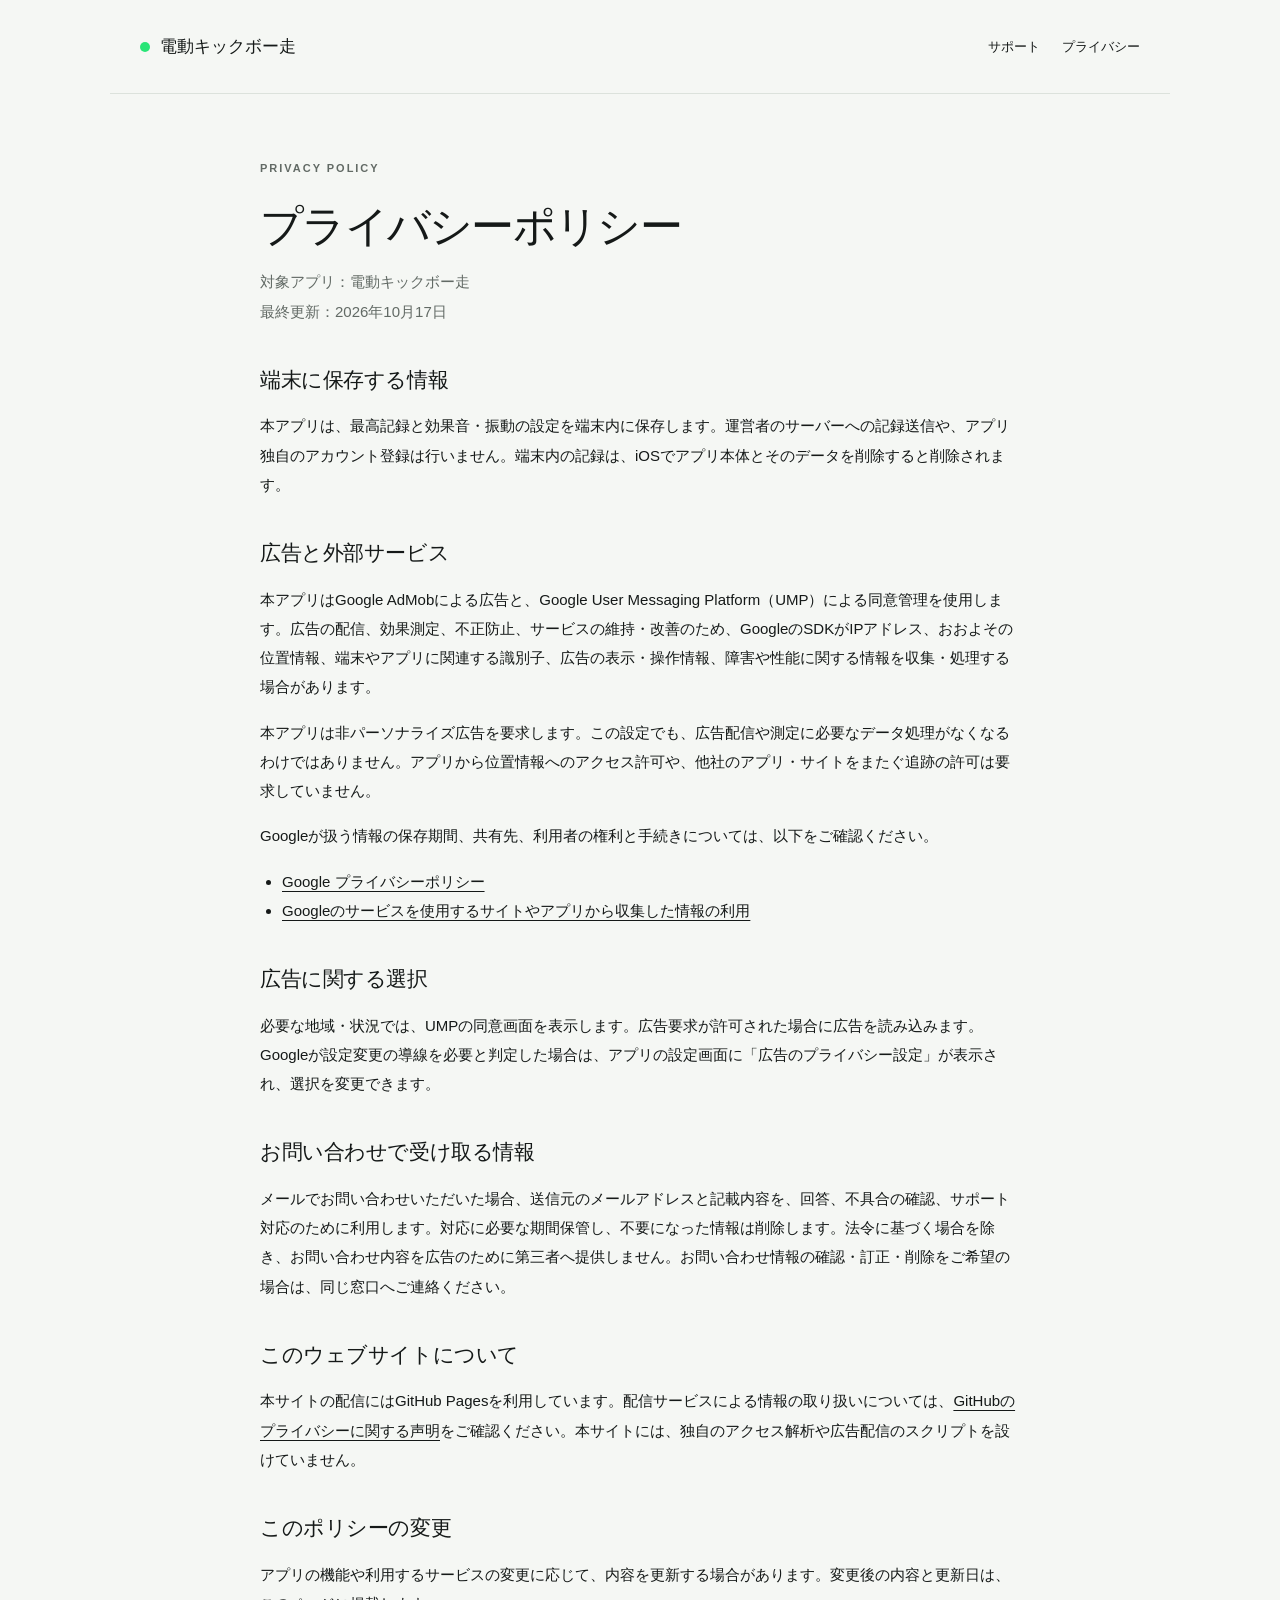
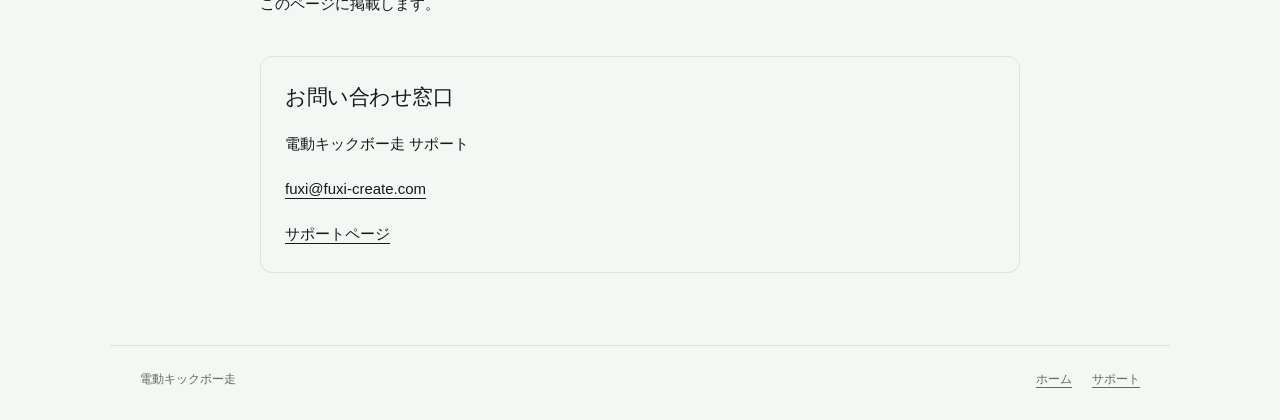
==== privacy.html @ e6191b09 "Publish Kickboard Run support and privacy pages" ====
<!doctype html>
<html lang="ja">
<head><meta charset="utf-8"><meta name="viewport" content="width=device-width,initial-scale=1"><title>プライバシーポリシー | 電動キックボー走</title><meta name="description" content="電動キックボー走のデータ保存、広告サービスとお問い合わせに関するプライバシーポリシー。"><link rel="stylesheet" href="style.css"><link rel="icon" href="icon.png"></head>
<body>
<header><a class="brand" href="./">電動キックボー走</a><nav aria-label="メイン"><a href="support.html">サポート</a><a href="privacy.html" aria-current="page">プライバシー</a></nav></header>
<main class="document"><p class="eyebrow">Privacy policy</p><h1>プライバシーポリシー</h1><p class="muted">対象アプリ：電動キックボー走<br>最終更新：2026年10月17日</p>
  <section><h2>端末に保存する情報</h2><p>本アプリは、最高記録と効果音・振動の設定を端末内に保存します。運営者のサーバーへの記録送信や、アプリ独自のアカウント登録は行いません。端末内の記録は、iOSでアプリ本体とそのデータを削除すると削除されます。</p></section>
  <section><h2>広告と外部サービス</h2><p>本アプリはGoogle AdMobによる広告と、Google User Messaging Platform（UMP）による同意管理を使用します。広告の配信、効果測定、不正防止、サービスの維持・改善のため、GoogleのSDKがIPアドレス、おおよその位置情報、端末やアプリに関連する識別子、広告の表示・操作情報、障害や性能に関する情報を収集・処理する場合があります。</p><p>本アプリは非パーソナライズ広告を要求します。この設定でも、広告配信や測定に必要なデータ処理がなくなるわけではありません。アプリから位置情報へのアクセス許可や、他社のアプリ・サイトをまたぐ追跡の許可は要求していません。</p><p>Googleが扱う情報の保存期間、共有先、利用者の権利と手続きについては、以下をご確認ください。</p><ul><li><a href="https://policies.google.com/privacy?hl=ja">Google プライバシーポリシー</a></li><li><a href="https://policies.google.com/technologies/partner-sites?hl=ja">Googleのサービスを使用するサイトやアプリから収集した情報の利用</a></li></ul></section>
  <section><h2>広告に関する選択</h2><p>必要な地域・状況では、UMPの同意画面を表示します。広告要求が許可された場合に広告を読み込みます。Googleが設定変更の導線を必要と判定した場合は、アプリの設定画面に「広告のプライバシー設定」が表示され、選択を変更できます。</p></section>
  <section><h2>お問い合わせで受け取る情報</h2><p>メールでお問い合わせいただいた場合、送信元のメールアドレスと記載内容を、回答、不具合の確認、サポート対応のために利用します。対応に必要な期間保管し、不要になった情報は削除します。法令に基づく場合を除き、お問い合わせ内容を広告のために第三者へ提供しません。お問い合わせ情報の確認・訂正・削除をご希望の場合は、同じ窓口へご連絡ください。</p></section>
  <section><h2>このウェブサイトについて</h2><p>本サイトの配信にはGitHub Pagesを利用しています。配信サービスによる情報の取り扱いについては、<a href="https://docs.github.com/ja/site-policy/privacy-policies/github-general-privacy-statement">GitHubのプライバシーに関する声明</a>をご確認ください。本サイトには、独自のアクセス解析や広告配信のスクリプトを設けていません。</p></section>
  <section><h2>このポリシーの変更</h2><p>アプリの機能や利用するサービスの変更に応じて、内容を更新する場合があります。変更後の内容と更新日は、このページに掲載します。</p></section>
  <section class="contact"><h2>お問い合わせ窓口</h2><p>電動キックボー走 サポート</p><p><a href="mailto:fuxi@fuxi-create.com?subject=%E9%9B%BB%E5%8B%95%E3%82%AD%E3%83%83%E3%82%AF%E3%83%9C%E3%83%BC%E8%B5%B0%E3%81%AB%E3%81%A4%E3%81%84%E3%81%A6">fuxi@fuxi-create.com</a></p><p><a href="support.html">サポートページ</a></p></section>
</main>
<footer><span>電動キックボー走</span><div><a href="./">ホーム</a><a href="support.html">サポート</a></div></footer>
</body></html>
---- style.css ----
:root{font-family:-apple-system,BlinkMacSystemFont,"Hiragino Kaku Gothic ProN","Noto Sans JP",sans-serif;color:#151918;background:#f5f7f4;font-synthesis:none;--green:#29e577;--muted:#626a65;--line:#dce2dc}*{box-sizing:border-box}body{margin:0}a{color:inherit;text-underline-offset:4px}a:hover{color:#087c38}a:focus-visible,summary:focus-visible{outline:3px solid #058640;outline-offset:5px}header,main,footer{max-width:1060px;margin:auto;padding-left:30px;padding-right:30px}header{display:flex;align-items:center;justify-content:space-between;gap:24px;min-height:94px;border-bottom:1px solid var(--line)}.brand{font-size:17px;font-weight:800;text-decoration:none;white-space:nowrap}.brand::before{content:"";display:inline-block;width:10px;height:10px;border-radius:50%;background:var(--green);margin-right:10px}nav{display:flex;gap:22px;font-size:13px}nav a{text-decoration:none}main{padding-top:64px;padding-bottom:72px}.hero{display:grid;grid-template-columns:1.3fr 1fr;gap:56px;align-items:center;padding-bottom:64px}.eyebrow{font-size:11px;font-weight:700;letter-spacing:.18em;color:var(--muted);text-transform:uppercase}h1{font-size:clamp(38px,5.7vw,64px);letter-spacing:-.04em;line-height:1.35;margin:18px 0 22px}h2{font-size:25px;line-height:1.5;margin:0 0 16px;letter-spacing:-.02em}h3{font-size:17px;line-height:1.6;margin:0 0 12px}p,li{font-size:15px;line-height:1.95}p{margin:0 0 16px}.lead{font-size:17px;color:var(--muted);max-width:34em}.tag{display:inline-block;background:#e3eadf;border:1px solid #ccd8c8;border-radius:6px;padding:8px 13px;margin-top:18px;font-size:12px;font-weight:700}.art{margin:0;padding:40px;background:#171d19;border-radius:28px;transform:rotate(3deg)}.art img{display:block;width:100%;height:auto;border-radius:22%;box-shadow:0 15px 35px #0003}.art figcaption{margin:24px 0 0;color:#c6d2c8;text-align:center;font-size:12px;letter-spacing:.1em}.steps{display:grid;grid-template-columns:repeat(3,1fr);gap:34px;border-top:1px solid var(--line);padding:36px 0 48px}.number{font:700 12px ui-monospace,monospace;color:#168145;display:block;margin-bottom:16px}.steps p{color:var(--muted);font-size:14px}.support-strip{display:flex;align-items:center;justify-content:space-between;gap:30px;border-radius:14px;background:#e6ede3;padding:30px}.support-strip h2{font-size:21px;margin:0 0 8px}.support-strip p{font-size:14px;margin:0;color:var(--muted)}.button{display:inline-block;background:#151918;color:white;border-radius:8px;padding:14px 22px;text-decoration:none;font-size:14px;font-weight:700;white-space:nowrap}.button:hover{background:#267443;color:white}.document{max-width:820px}.document h1{font-size:clamp(30px,5vw,43px);margin-bottom:12px}.document section{margin-top:38px}.document h2{font-size:21px}.document ul{padding-left:22px}.muted{color:var(--muted)}.contact{border:1px solid var(--line);border-radius:12px;padding:24px;margin-top:28px}.contact p:last-child{margin-bottom:0}.contact a{word-break:break-all}.draft{padding:12px 16px;background:#fff4d9;border:1px solid #e8d49b;border-radius:8px;font-size:13px;margin-top:24px}.draft[hidden]{display:none}details{border-top:1px solid var(--line);padding:20px 0}details:last-of-type{border-bottom:1px solid var(--line)}summary{font-size:15px;font-weight:700;cursor:pointer;line-height:1.7}details p{padding:16px 0 0;margin:0;font-size:14px;color:var(--muted)}footer{border-top:1px solid var(--line);padding-top:25px;padding-bottom:32px;display:flex;justify-content:space-between;gap:20px;color:var(--muted);font-size:12px}footer div{display:flex;gap:20px}@media(max-width:680px){.hero h1{font-size:32px}header,main,footer{padding-left:22px;padding-right:22px}header{align-items:flex-start;flex-direction:column;justify-content:center;gap:15px;padding-top:22px;padding-bottom:22px}.hero{grid-template-columns:1fr;gap:34px;padding-bottom:42px}main{padding-top:36px}.art{max-width:300px;width:80%;margin:0 auto;padding:28px}.steps{grid-template-columns:1fr;gap:22px;padding:28px 0}.steps p{margin-bottom:0}.number{margin-bottom:7px}.support-strip{align-items:flex-start;flex-direction:column;padding:24px;gap:20px}footer{flex-direction:column;gap:14px}nav{gap:20px}.document section{margin-top:30px}}
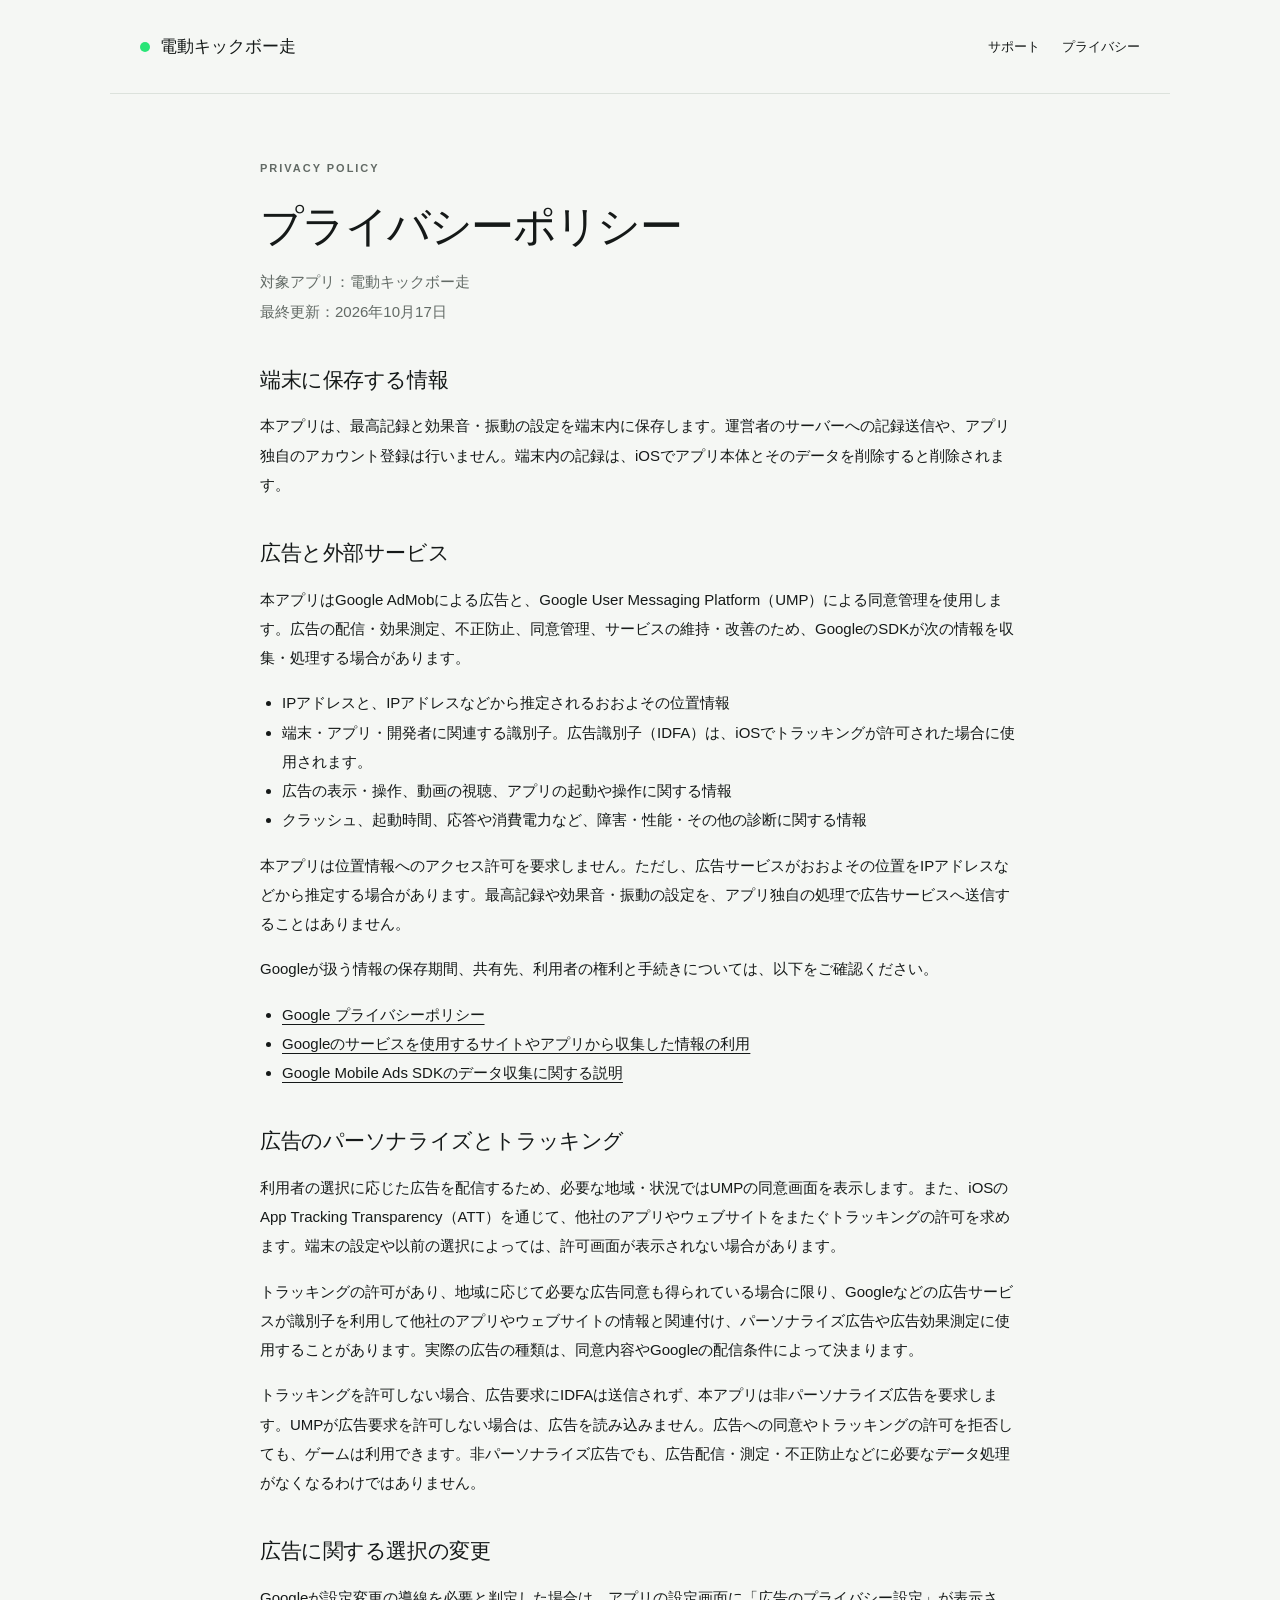
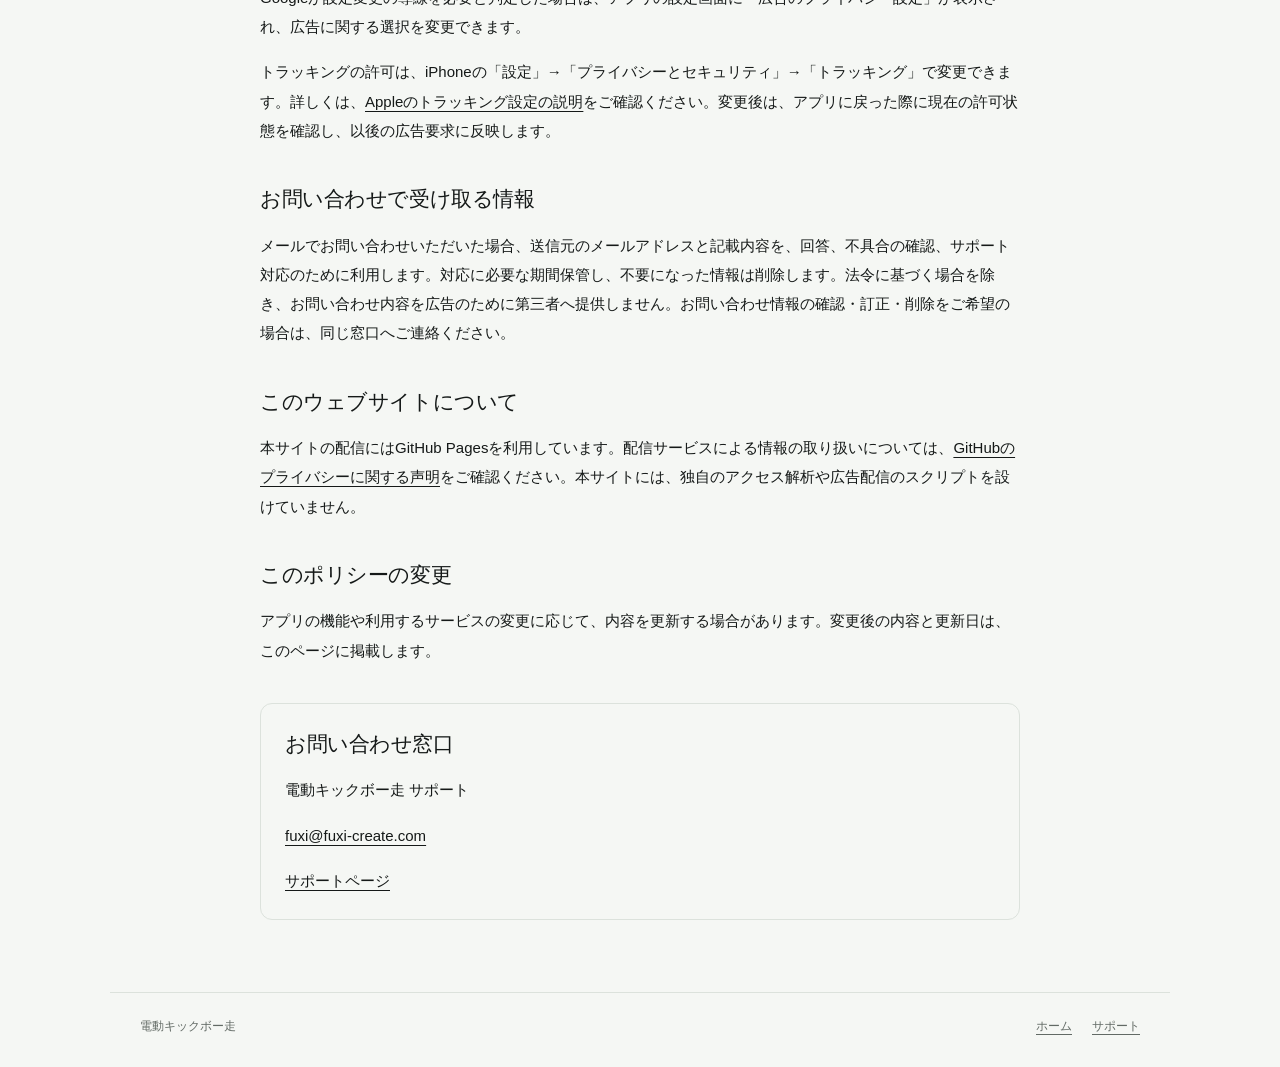
==== commit a4e4cb1b: "Explain optional tracking permission and ad choices" ====
--- a/privacy.html
+++ b/privacy.html
@@ -5,8 +5,21 @@
 <header><a class="brand" href="./">電動キックボー走</a><nav aria-label="メイン"><a href="support.html">サポート</a><a href="privacy.html" aria-current="page">プライバシー</a></nav></header>
 <main class="document"><p class="eyebrow">Privacy policy</p><h1>プライバシーポリシー</h1><p class="muted">対象アプリ：電動キックボー走<br>最終更新：2026年10月17日</p>
   <section><h2>端末に保存する情報</h2><p>本アプリは、最高記録と効果音・振動の設定を端末内に保存します。運営者のサーバーへの記録送信や、アプリ独自のアカウント登録は行いません。端末内の記録は、iOSでアプリ本体とそのデータを削除すると削除されます。</p></section>
-  <section><h2>広告と外部サービス</h2><p>本アプリはGoogle AdMobによる広告と、Google User Messaging Platform（UMP）による同意管理を使用します。広告の配信、効果測定、不正防止、サービスの維持・改善のため、GoogleのSDKがIPアドレス、おおよその位置情報、端末やアプリに関連する識別子、広告の表示・操作情報、障害や性能に関する情報を収集・処理する場合があります。</p><p>本アプリは非パーソナライズ広告を要求します。この設定でも、広告配信や測定に必要なデータ処理がなくなるわけではありません。アプリから位置情報へのアクセス許可や、他社のアプリ・サイトをまたぐ追跡の許可は要求していません。</p><p>Googleが扱う情報の保存期間、共有先、利用者の権利と手続きについては、以下をご確認ください。</p><ul><li><a href="https://policies.google.com/privacy?hl=ja">Google プライバシーポリシー</a></li><li><a href="https://policies.google.com/technologies/partner-sites?hl=ja">Googleのサービスを使用するサイトやアプリから収集した情報の利用</a></li></ul></section>
-  <section><h2>広告に関する選択</h2><p>必要な地域・状況では、UMPの同意画面を表示します。広告要求が許可された場合に広告を読み込みます。Googleが設定変更の導線を必要と判定した場合は、アプリの設定画面に「広告のプライバシー設定」が表示され、選択を変更できます。</p></section>
+  <section><h2>広告と外部サービス</h2>
+    <p>本アプリはGoogle AdMobによる広告と、Google User Messaging Platform（UMP）による同意管理を使用します。広告の配信・効果測定、不正防止、同意管理、サービスの維持・改善のため、GoogleのSDKが次の情報を収集・処理する場合があります。</p>
+    <ul><li>IPアドレスと、IPアドレスなどから推定されるおおよその位置情報</li><li>端末・アプリ・開発者に関連する識別子。広告識別子（IDFA）は、iOSでトラッキングが許可された場合に使用されます。</li><li>広告の表示・操作、動画の視聴、アプリの起動や操作に関する情報</li><li>クラッシュ、起動時間、応答や消費電力など、障害・性能・その他の診断に関する情報</li></ul>
+    <p>本アプリは位置情報へのアクセス許可を要求しません。ただし、広告サービスがおおよその位置をIPアドレスなどから推定する場合があります。最高記録や効果音・振動の設定を、アプリ独自の処理で広告サービスへ送信することはありません。</p>
+    <p>Googleが扱う情報の保存期間、共有先、利用者の権利と手続きについては、以下をご確認ください。</p><ul><li><a href="https://policies.google.com/privacy?hl=ja">Google プライバシーポリシー</a></li><li><a href="https://policies.google.com/technologies/partner-sites?hl=ja">Googleのサービスを使用するサイトやアプリから収集した情報の利用</a></li><li><a href="https://developers.google.com/admob/ios/privacy/data-disclosure?hl=ja">Google Mobile Ads SDKのデータ収集に関する説明</a></li></ul>
+  </section>
+  <section><h2>広告のパーソナライズとトラッキング</h2>
+    <p>利用者の選択に応じた広告を配信するため、必要な地域・状況ではUMPの同意画面を表示します。また、iOSのApp Tracking Transparency（ATT）を通じて、他社のアプリやウェブサイトをまたぐトラッキングの許可を求めます。端末の設定や以前の選択によっては、許可画面が表示されない場合があります。</p>
+    <p>トラッキングの許可があり、地域に応じて必要な広告同意も得られている場合に限り、Googleなどの広告サービスが識別子を利用して他社のアプリやウェブサイトの情報と関連付け、パーソナライズ広告や広告効果測定に使用することがあります。実際の広告の種類は、同意内容やGoogleの配信条件によって決まります。</p>
+    <p>トラッキングを許可しない場合、広告要求にIDFAは送信されず、本アプリは非パーソナライズ広告を要求します。UMPが広告要求を許可しない場合は、広告を読み込みません。広告への同意やトラッキングの許可を拒否しても、ゲームは利用できます。非パーソナライズ広告でも、広告配信・測定・不正防止などに必要なデータ処理がなくなるわけではありません。</p>
+  </section>
+  <section><h2>広告に関する選択の変更</h2>
+    <p>Googleが設定変更の導線を必要と判定した場合は、アプリの設定画面に「広告のプライバシー設定」が表示され、広告に関する選択を変更できます。</p>
+    <p>トラッキングの許可は、iPhoneの「設定」→「プライバシーとセキュリティ」→「トラッキング」で変更できます。詳しくは、<a href="https://support.apple.com/ja-jp/102420">Appleのトラッキング設定の説明</a>をご確認ください。変更後は、アプリに戻った際に現在の許可状態を確認し、以後の広告要求に反映します。</p>
+  </section>
   <section><h2>お問い合わせで受け取る情報</h2><p>メールでお問い合わせいただいた場合、送信元のメールアドレスと記載内容を、回答、不具合の確認、サポート対応のために利用します。対応に必要な期間保管し、不要になった情報は削除します。法令に基づく場合を除き、お問い合わせ内容を広告のために第三者へ提供しません。お問い合わせ情報の確認・訂正・削除をご希望の場合は、同じ窓口へご連絡ください。</p></section>
   <section><h2>このウェブサイトについて</h2><p>本サイトの配信にはGitHub Pagesを利用しています。配信サービスによる情報の取り扱いについては、<a href="https://docs.github.com/ja/site-policy/privacy-policies/github-general-privacy-statement">GitHubのプライバシーに関する声明</a>をご確認ください。本サイトには、独自のアクセス解析や広告配信のスクリプトを設けていません。</p></section>
   <section><h2>このポリシーの変更</h2><p>アプリの機能や利用するサービスの変更に応じて、内容を更新する場合があります。変更後の内容と更新日は、このページに掲載します。</p></section>
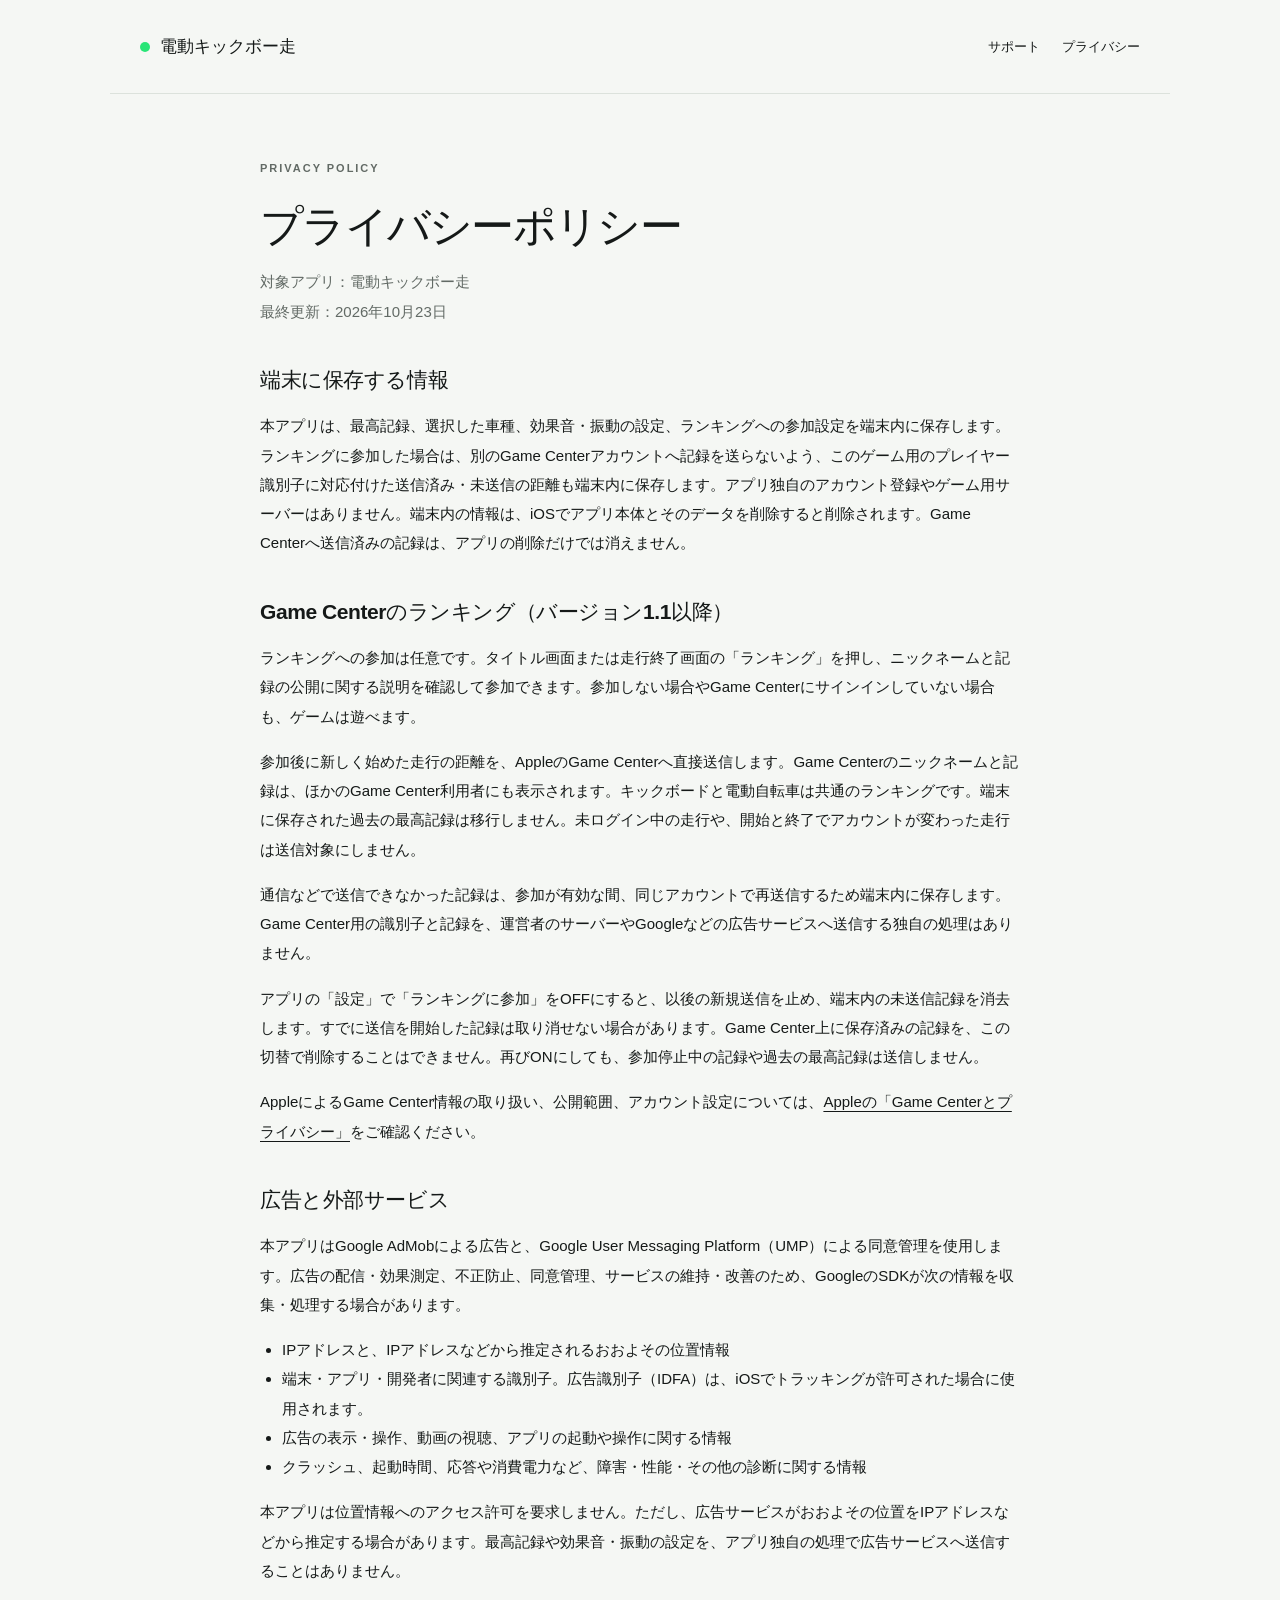
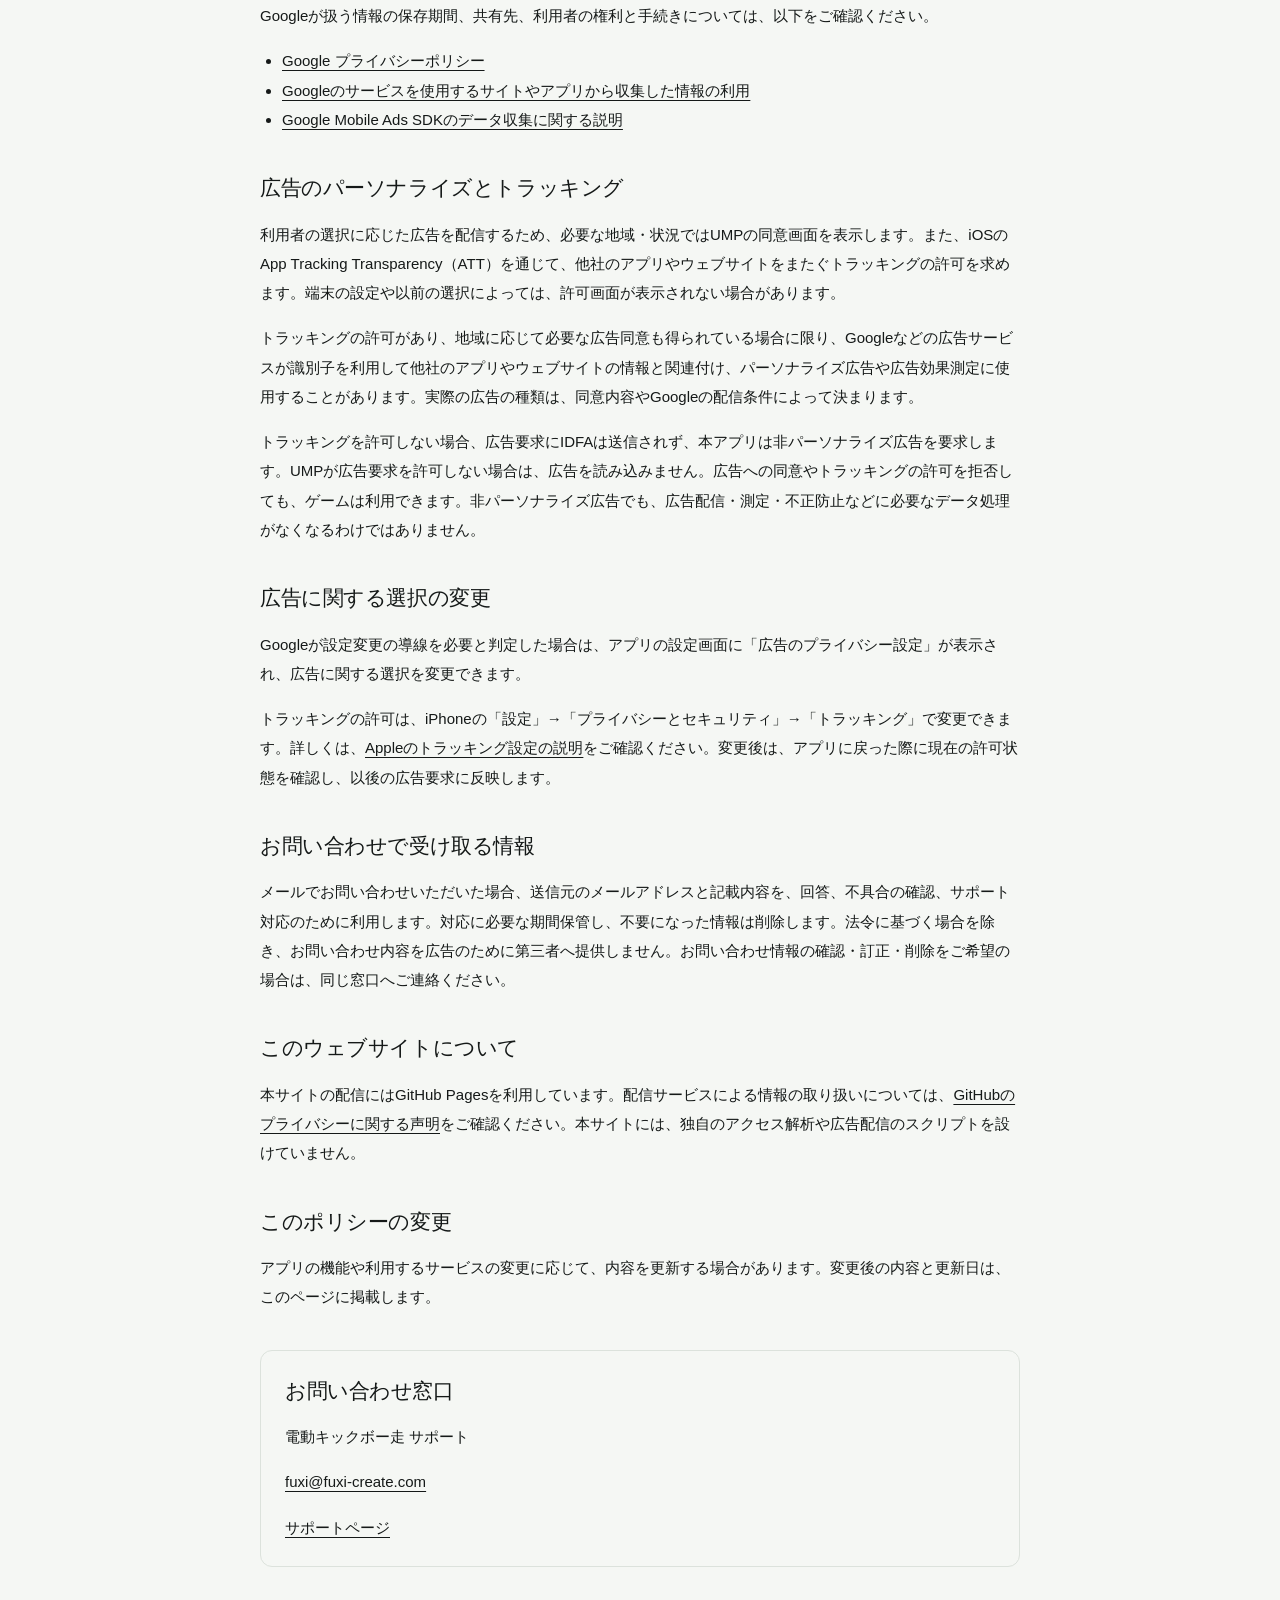
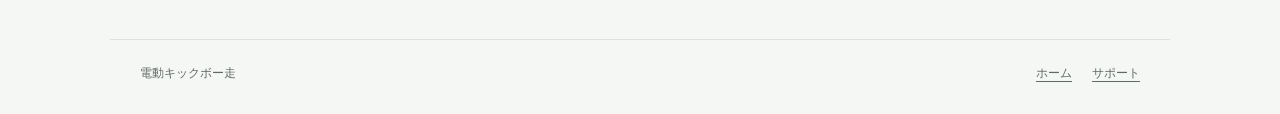
==== commit 0e8e2150: "Explain optional Game Center rankings and privacy controls" ====
--- a/privacy.html
+++ b/privacy.html
@@ -3,8 +3,15 @@
 <head><meta charset="utf-8"><meta name="viewport" content="width=device-width,initial-scale=1"><title>プライバシーポリシー | 電動キックボー走</title><meta name="description" content="電動キックボー走のデータ保存、広告サービスとお問い合わせに関するプライバシーポリシー。"><link rel="stylesheet" href="style.css"><link rel="icon" href="icon.png"></head>
 <body>
 <header><a class="brand" href="./">電動キックボー走</a><nav aria-label="メイン"><a href="support.html">サポート</a><a href="privacy.html" aria-current="page">プライバシー</a></nav></header>
-<main class="document"><p class="eyebrow">Privacy policy</p><h1>プライバシーポリシー</h1><p class="muted">対象アプリ：電動キックボー走<br>最終更新：2026年10月17日</p>
-  <section><h2>端末に保存する情報</h2><p>本アプリは、最高記録と効果音・振動の設定を端末内に保存します。運営者のサーバーへの記録送信や、アプリ独自のアカウント登録は行いません。端末内の記録は、iOSでアプリ本体とそのデータを削除すると削除されます。</p></section>
+<main class="document"><p class="eyebrow">Privacy policy</p><h1>プライバシーポリシー</h1><p class="muted">対象アプリ：電動キックボー走<br>最終更新：2026年10月23日</p>
+  <section><h2>端末に保存する情報</h2><p>本アプリは、最高記録、選択した車種、効果音・振動の設定、ランキングへの参加設定を端末内に保存します。ランキングに参加した場合は、別のGame Centerアカウントへ記録を送らないよう、このゲーム用のプレイヤー識別子に対応付けた送信済み・未送信の距離も端末内に保存します。アプリ独自のアカウント登録やゲーム用サーバーはありません。端末内の情報は、iOSでアプリ本体とそのデータを削除すると削除されます。Game Centerへ送信済みの記録は、アプリの削除だけでは消えません。</p></section>
+  <section><h2>Game Centerのランキング（バージョン1.1以降）</h2>
+    <p>ランキングへの参加は任意です。タイトル画面または走行終了画面の「ランキング」を押し、ニックネームと記録の公開に関する説明を確認して参加できます。参加しない場合やGame Centerにサインインしていない場合も、ゲームは遊べます。</p>
+    <p>参加後に新しく始めた走行の距離を、AppleのGame Centerへ直接送信します。Game Centerのニックネームと記録は、ほかのGame Center利用者にも表示されます。キックボードと電動自転車は共通のランキングです。端末に保存された過去の最高記録は移行しません。未ログイン中の走行や、開始と終了でアカウントが変わった走行は送信対象にしません。</p>
+    <p>通信などで送信できなかった記録は、参加が有効な間、同じアカウントで再送信するため端末内に保存します。Game Center用の識別子と記録を、運営者のサーバーやGoogleなどの広告サービスへ送信する独自の処理はありません。</p>
+    <p>アプリの「設定」で「ランキングに参加」をOFFにすると、以後の新規送信を止め、端末内の未送信記録を消去します。すでに送信を開始した記録は取り消せない場合があります。Game Center上に保存済みの記録を、この切替で削除することはできません。再びONにしても、参加停止中の記録や過去の最高記録は送信しません。</p>
+    <p>AppleによるGame Center情報の取り扱い、公開範囲、アカウント設定については、<a href="https://www.apple.com/legal/privacy/data/ja/game-center/">Appleの「Game Centerとプライバシー」</a>をご確認ください。</p>
+  </section>
   <section><h2>広告と外部サービス</h2>
     <p>本アプリはGoogle AdMobによる広告と、Google User Messaging Platform（UMP）による同意管理を使用します。広告の配信・効果測定、不正防止、同意管理、サービスの維持・改善のため、GoogleのSDKが次の情報を収集・処理する場合があります。</p>
     <ul><li>IPアドレスと、IPアドレスなどから推定されるおおよその位置情報</li><li>端末・アプリ・開発者に関連する識別子。広告識別子（IDFA）は、iOSでトラッキングが許可された場合に使用されます。</li><li>広告の表示・操作、動画の視聴、アプリの起動や操作に関する情報</li><li>クラッシュ、起動時間、応答や消費電力など、障害・性能・その他の診断に関する情報</li></ul>
